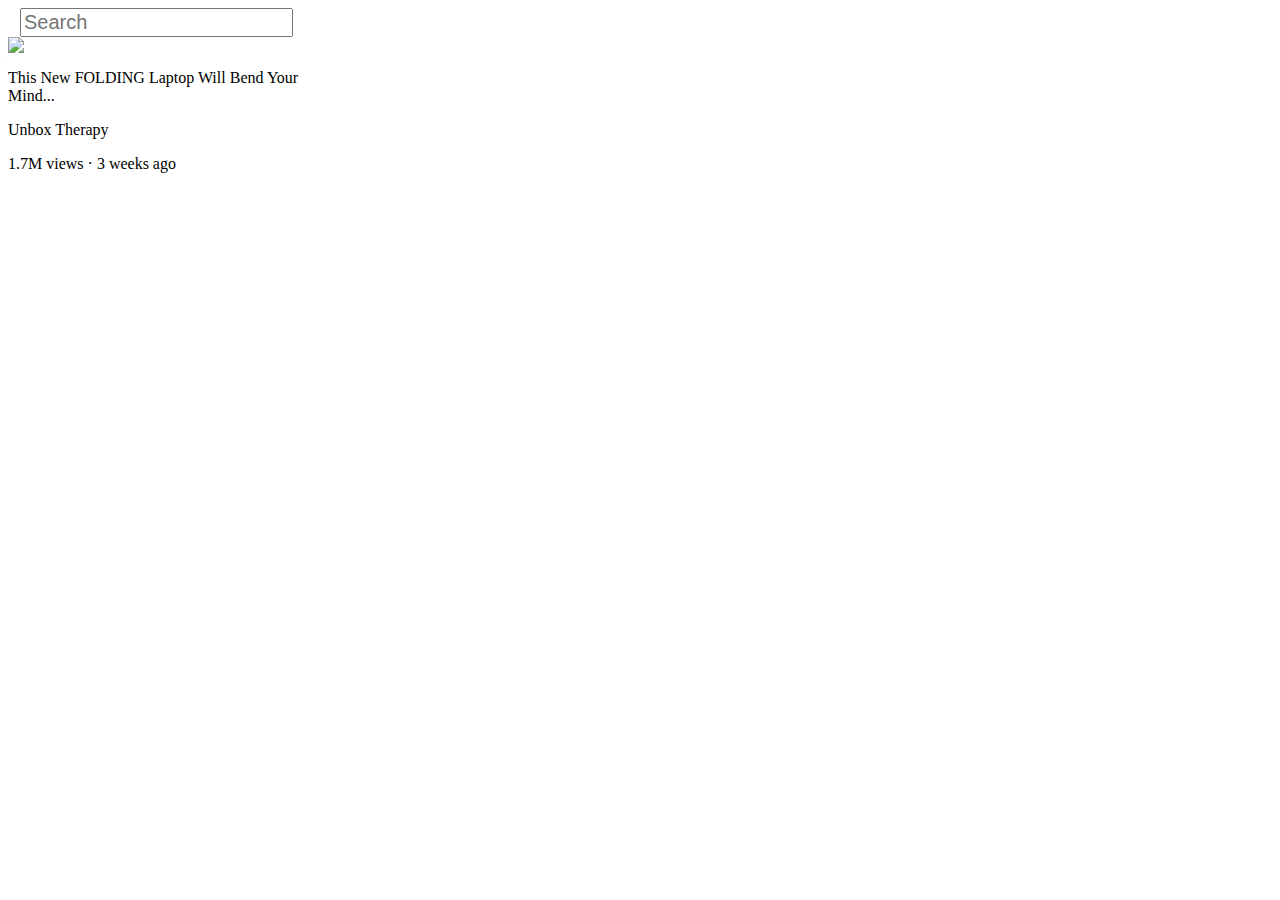
==== YouTube.html @ 9b2bde73 "Basic Template setup using Display" ====
<!DOCTYPE html>
<html>
    <Title>YouTube Clone</Title>
    <style>
        .thumbnail{
            width: 360px;
            display: block;
        }
        .searchbar{
            font-size: 20px;
            margin-left: 12px;
        }
        .video-title{
            width: 300px;
        }

    </style>
    <head>

    </head>
    <body>
        <input class="searchbar" type="text" placeholder="Search">
       <img class="thumbnail" src="resources/thumbnail-1.webp">
       <p class="video-title">This New FOLDING Laptop Will Bend Your Mind...</p>
       <p class="video-author">Unbox Therapy</p>
       <p class="video-stats">1.7M views &#183 3 weeks ago</p>

    </body>
</html>
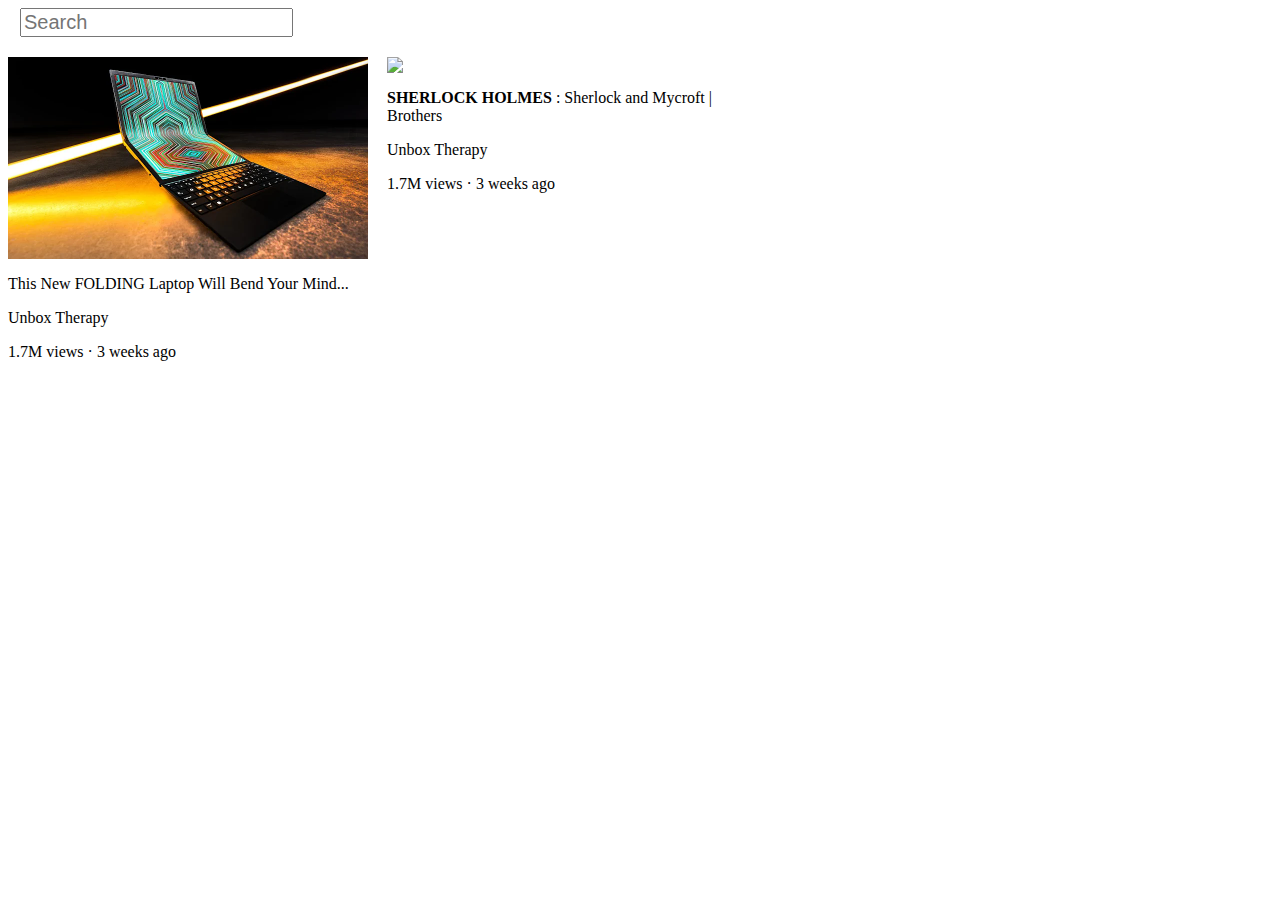
==== commit 5638cf72: "Used DIV for making video data containers" ====
--- a/YouTube.html
+++ b/YouTube.html
@@ -9,9 +9,19 @@
         .searchbar{
             font-size: 20px;
             margin-left: 12px;
+            margin-bottom: 20px;
+            display:block;
         }
-        .video-title{
-            width: 300px;
+        .video1{
+            width: 360px;
+            display: inline-block;
+            vertical-align: top;
+            margin-right: 15px;
+        }
+        .video2{
+            width: 360px;
+            display: inline-block;
+            vertical-align: top;
         }
 
     </style>
@@ -20,10 +30,18 @@
     </head>
     <body>
         <input class="searchbar" type="text" placeholder="Search">
-       <img class="thumbnail" src="resources/thumbnail-1.webp">
-       <p class="video-title">This New FOLDING Laptop Will Bend Your Mind...</p>
-       <p class="video-author">Unbox Therapy</p>
-       <p class="video-stats">1.7M views &#183 3 weeks ago</p>
+        <div class="video1">
+            <img class="thumbnail" src="resources/thumbnail-1.webp">
+            <p class="video-title">This New FOLDING Laptop Will Bend Your Mind...</p>
+            <p class="video-author">Unbox Therapy</p>
+            <p class="video-stats">1.7M views &#183 3 weeks ago</p>
+       </div>
+       <div class="video2">
+        <img class="thumbnail" src="resources/thumbnail-2.webp">
+        <p class="video-title"><strong>SHERLOCK HOLMES</strong> : Sherlock and Mycroft | Brothers</p>
+        <p class="video-author">Unbox Therapy</p>
+        <p class="video-stats">1.7M views &#183 3 weeks ago</p>
+   </div>
 
     </body>
 </html>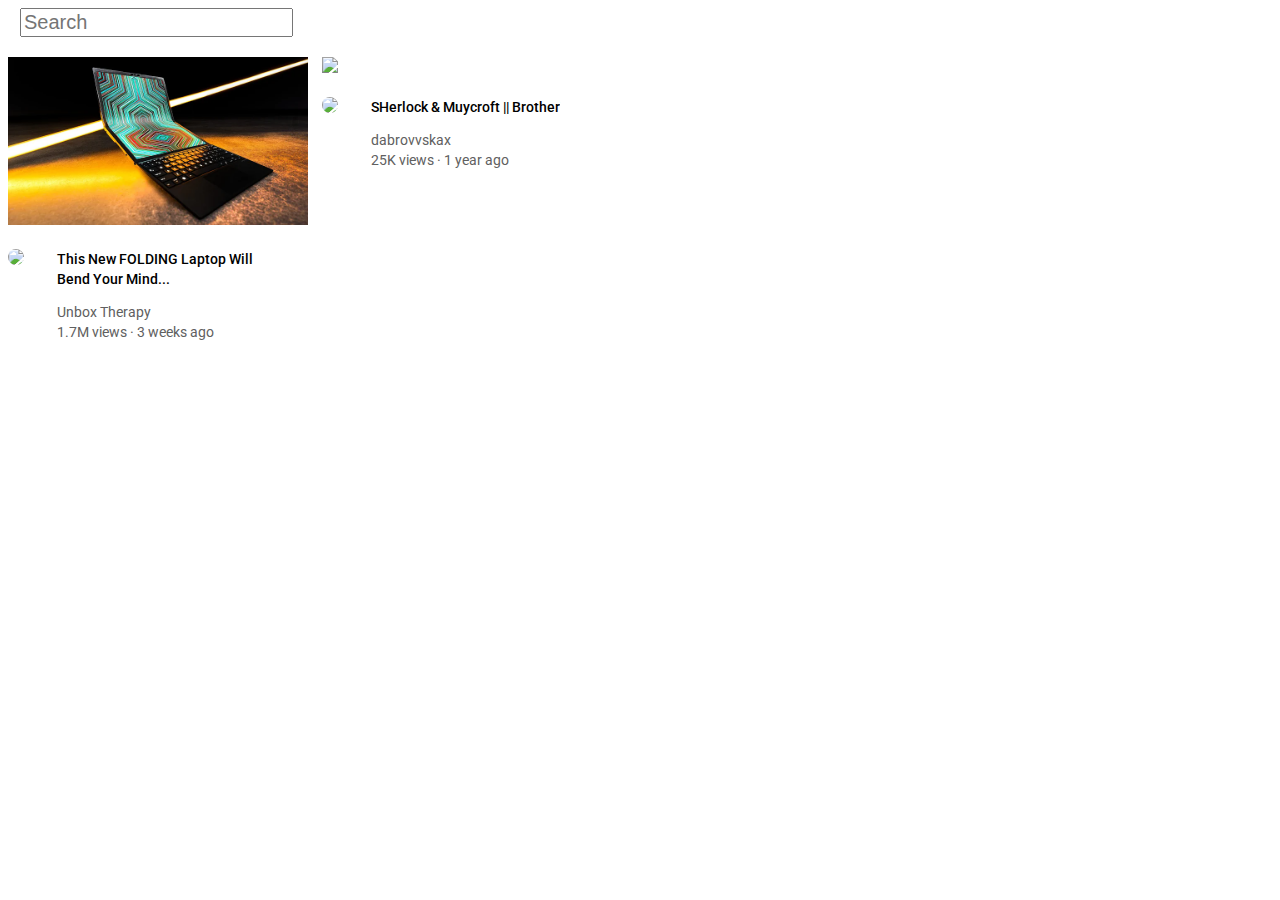
==== commit a216757b: "Nested DIV for Vertical and Horizontal containers" ====
--- a/YouTube.html
+++ b/YouTube.html
@@ -2,9 +2,10 @@
 <html>
     <Title>YouTube Clone</Title>
     <style>
-        .thumbnail{
-            width: 360px;
-            display: block;
+        p{
+            font-family: Roboto, Arial;
+            margin-top: 0;
+            margin-bottom: 0;
         }
         .searchbar{
             font-size: 20px;
@@ -12,36 +13,92 @@
             margin-bottom: 20px;
             display:block;
         }
-        .video1{
-            width: 360px;
+        .video-preview{
+            width: 300px;
             display: inline-block;
             vertical-align: top;
-            margin-right: 15px;
+            margin-right: 10px;
         }
-        .video2{
-            width: 360px;
+        .video-info{
             display: inline-block;
+            width: 200px;
+            margin-right: 0;
+        }
+        .channel-picture{
+            display: inline-block;
+            width: 40px;
             vertical-align: top;
+            margin-right: 5px
+        }
+        .profile-picture{
+            width: 100%;
+            border-radius: 50px
+        }
+        .thumbnail-row {
+            margin-bottom: 20px;
+            width: 300px
+        }
+        .thumbnail-image{
+            width: 300px;
+        }
+        .video-title{
+            margin-top: 0;
+            font-size: 14px;
+            font-weight: 500;
+            line-height: 20px;
+            margin-bottom: 15px;
+        }
+        .video-author,
+        .video-stats{
+            font-size: 14px;
+            color: rgb(96,96,96);
+        }
+        .video-author{
+            margin-bottom: 4px;
         }
 
     </style>
     <head>
-
+        <link rel="preconnect" href="https://fonts.googleapis.com">
+        <link rel="preconnect" href="https://fonts.gstatic.com" crossorigin>
+        <link href="https://fonts.googleapis.com/css2?family=Roboto:wght@400;500;700&display=swap" rel="stylesheet">
     </head>
     <body>
         <input class="searchbar" type="text" placeholder="Search">
-        <div class="video1">
-            <img class="thumbnail" src="resources/thumbnail-1.webp">
-            <p class="video-title">This New FOLDING Laptop Will Bend Your Mind...</p>
-            <p class="video-author">Unbox Therapy</p>
-            <p class="video-stats">1.7M views &#183 3 weeks ago</p>
-       </div>
-       <div class="video2">
-        <img class="thumbnail" src="resources/thumbnail-2.webp">
-        <p class="video-title"><strong>SHERLOCK HOLMES</strong> : Sherlock and Mycroft | Brothers</p>
-        <p class="video-author">Unbox Therapy</p>
-        <p class="video-stats">1.7M views &#183 3 weeks ago</p>
-   </div>
+        <div class="video-preview">
+            <div class="thumbnail-row">
+                <img class="thumbnail-image" src="resources/thumbnail-1.webp">
+            </div>
+            <div>
+                <div class="channel-picture">
+                    <img class="profile-picture" src="resources/profile-1.jpg">
+                </div>
+                <div class="video-info">
+                    <p class="video-title">This New FOLDING Laptop Will Bend Your Mind...</p>
+                    <p class="video-author">Unbox Therapy</p>
+                    <p class="video-stats">1.7M views &#183 3 weeks ago</p>
+                </div>
+            </div>
+        </div>
+        <div class="video-preview">
+            <div class="thumbnail-row">
+                <img class="thumbnail-image" src="resources/thumbnail-2.webp">
+            </div>
+            <div>
+                <div class="channel-picture">
+                    <img class="profile-picture" src="resources/profile-2.jpg">
+                </div>
+                <div class="video-info">
+                    <p class="video-title">SHerlock & Muycroft || Brother</p>
+                    <p class="video-author">dabrovvskax</p>
+                    <p class="video-stats">25K views &#183 1 year ago</p>
+                </div>
+            </div>
+        </div>
+
+
+
+
 
     </body>
 </html>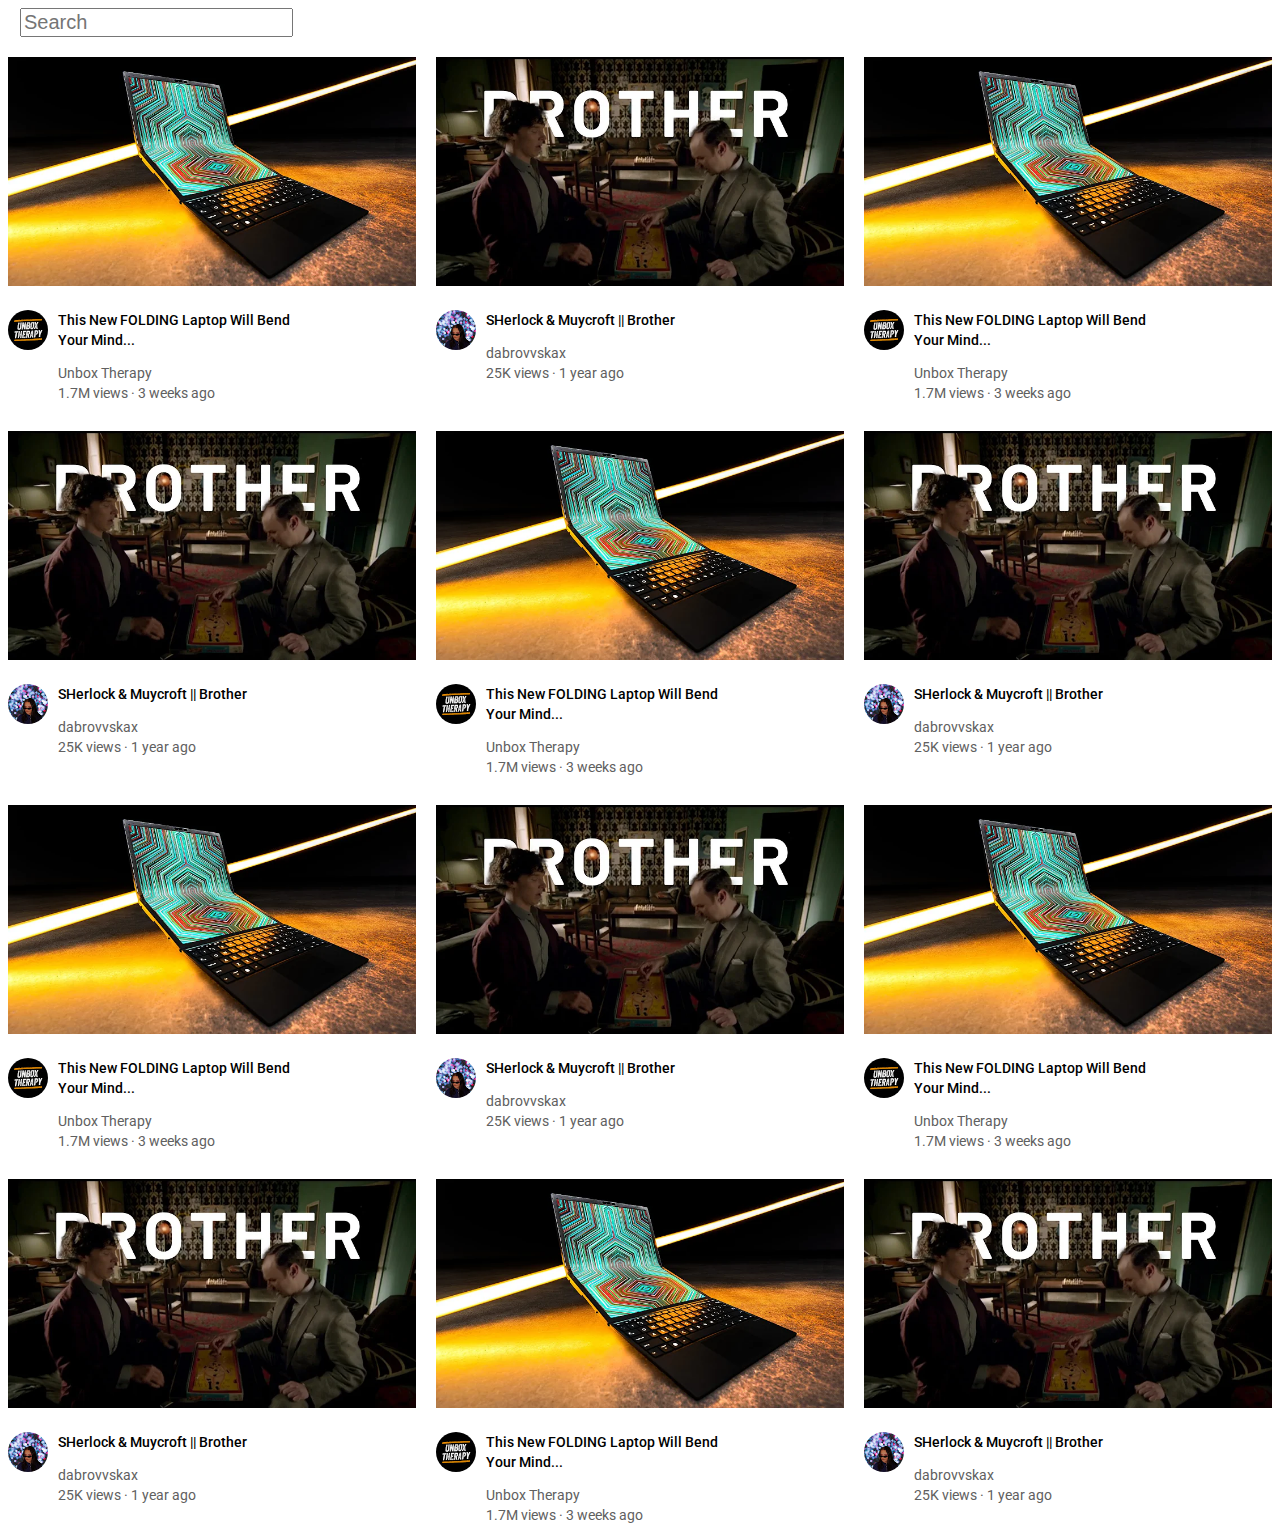
==== commit b6617ba3: "Used GRID for videos preview" ====
--- a/YouTube.html
+++ b/YouTube.html
@@ -14,32 +14,26 @@
             display:block;
         }
         .video-preview{
-            width: 300px;
-            display: inline-block;
-            vertical-align: top;
-            margin-right: 10px;
+
         }
         .video-info{
             display: inline-block;
-            width: 200px;
+            width: 250px;
             margin-right: 0;
         }
         .channel-picture{
-            display: inline-block;
+            width: 50px;
+            vertical-align: top;
+        }
+        .profile-picture{
             width: 40px;
-            vertical-align: top;
-            margin-right: 5px
-        }
-        .profile-picture{
-            width: 100%;
             border-radius: 50px
         }
         .thumbnail-row {
             margin-bottom: 20px;
-            width: 300px
         }
         .thumbnail-image{
-            width: 300px;
+            width: 100%;
         }
         .video-title{
             margin-top: 0;
@@ -55,6 +49,16 @@
         }
         .video-author{
             margin-bottom: 4px;
+        }
+        .video-info-grid{
+            display: grid;
+            grid-template-columns: 50px 1fr;
+        }
+        .video-grid{
+            display: grid;
+            grid-template-columns: 1fr 1fr 1fr;
+            column-gap: 20px;
+            row-gap: 30px;
         }
 
     </style>
@@ -65,35 +69,189 @@
     </head>
     <body>
         <input class="searchbar" type="text" placeholder="Search">
-        <div class="video-preview">
-            <div class="thumbnail-row">
-                <img class="thumbnail-image" src="resources/thumbnail-1.webp">
-            </div>
-            <div>
-                <div class="channel-picture">
-                    <img class="profile-picture" src="resources/profile-1.jpg">
-                </div>
-                <div class="video-info">
-                    <p class="video-title">This New FOLDING Laptop Will Bend Your Mind...</p>
-                    <p class="video-author">Unbox Therapy</p>
-                    <p class="video-stats">1.7M views &#183 3 weeks ago</p>
-                </div>
-            </div>
-        </div>
-        <div class="video-preview">
-            <div class="thumbnail-row">
-                <img class="thumbnail-image" src="resources/thumbnail-2.webp">
-            </div>
-            <div>
-                <div class="channel-picture">
-                    <img class="profile-picture" src="resources/profile-2.jpg">
-                </div>
-                <div class="video-info">
-                    <p class="video-title">SHerlock & Muycroft || Brother</p>
-                    <p class="video-author">dabrovvskax</p>
-                    <p class="video-stats">25K views &#183 1 year ago</p>
-                </div>
-            </div>
+        <div class="video-grid">
+            <div class="video-preview">
+                <div class="thumbnail-row">
+                    <img class="thumbnail-image" src="resources/thumbnail-1.webp">
+                </div>
+                <div class="video-info-grid">
+                    <div class="channel-picture">
+                        <img class="profile-picture" src="resources/profile-1.jpg">
+                    </div>
+                    <div class="video-info">
+                        <p class="video-title">This New FOLDING Laptop Will Bend Your Mind...</p>
+                        <p class="video-author">Unbox Therapy</p>
+                        <p class="video-stats">1.7M views &#183 3 weeks ago</p>
+                    </div>
+                </div>
+            </div>
+            <div class="video-preview">
+                <div class="thumbnail-row">
+                    <img class="thumbnail-image" src="resources/thumbnail-2.webp">
+                </div>
+                <div class="video-info-grid">
+                    <div class="channel-picture">
+                        <img class="profile-picture" src="resources/profile-2.jpg">
+                    </div>
+                    <div class="video-info">
+                        <p class="video-title">SHerlock & Muycroft || Brother</p>
+                        <p class="video-author">dabrovvskax</p>
+                        <p class="video-stats">25K views &#183 1 year ago</p>
+                    </div>
+                </div>
+            </div>
+            <div class="video-preview">
+                <div class="thumbnail-row">
+                    <img class="thumbnail-image" src="resources/thumbnail-1.webp">
+                </div>
+                <div class="video-info-grid">
+                    <div class="channel-picture">
+                        <img class="profile-picture" src="resources/profile-1.jpg">
+                    </div>
+                    <div class="video-info">
+                        <p class="video-title">This New FOLDING Laptop Will Bend Your Mind...</p>
+                        <p class="video-author">Unbox Therapy</p>
+                        <p class="video-stats">1.7M views &#183 3 weeks ago</p>
+                    </div>
+                </div>
+            </div>
+            <div class="video-preview">
+                <div class="thumbnail-row">
+                    <img class="thumbnail-image" src="resources/thumbnail-2.webp">
+                </div>
+                <div class="video-info-grid">
+                    <div class="channel-picture">
+                        <img class="profile-picture" src="resources/profile-2.jpg">
+                    </div>
+                    <div class="video-info">
+                        <p class="video-title">SHerlock & Muycroft || Brother</p>
+                        <p class="video-author">dabrovvskax</p>
+                        <p class="video-stats">25K views &#183 1 year ago</p>
+                    </div>
+                </div>
+            </div>
+            <div class="video-preview">
+                <div class="thumbnail-row">
+                    <img class="thumbnail-image" src="resources/thumbnail-1.webp">
+                </div>
+                <div class="video-info-grid">
+                    <div class="channel-picture">
+                        <img class="profile-picture" src="resources/profile-1.jpg">
+                    </div>
+                    <div class="video-info">
+                        <p class="video-title">This New FOLDING Laptop Will Bend Your Mind...</p>
+                        <p class="video-author">Unbox Therapy</p>
+                        <p class="video-stats">1.7M views &#183 3 weeks ago</p>
+                    </div>
+                </div>
+            </div>
+            <div class="video-preview">
+                <div class="thumbnail-row">
+                    <img class="thumbnail-image" src="resources/thumbnail-2.webp">
+                </div>
+                <div class="video-info-grid">
+                    <div class="channel-picture">
+                        <img class="profile-picture" src="resources/profile-2.jpg">
+                    </div>
+                    <div class="video-info">
+                        <p class="video-title">SHerlock & Muycroft || Brother</p>
+                        <p class="video-author">dabrovvskax</p>
+                        <p class="video-stats">25K views &#183 1 year ago</p>
+                    </div>
+                </div>
+            </div>
+            <div class="video-preview">
+                <div class="thumbnail-row">
+                    <img class="thumbnail-image" src="resources/thumbnail-1.webp">
+                </div>
+                <div class="video-info-grid">
+                    <div class="channel-picture">
+                        <img class="profile-picture" src="resources/profile-1.jpg">
+                    </div>
+                    <div class="video-info">
+                        <p class="video-title">This New FOLDING Laptop Will Bend Your Mind...</p>
+                        <p class="video-author">Unbox Therapy</p>
+                        <p class="video-stats">1.7M views &#183 3 weeks ago</p>
+                    </div>
+                </div>
+            </div>
+            <div class="video-preview">
+                <div class="thumbnail-row">
+                    <img class="thumbnail-image" src="resources/thumbnail-2.webp">
+                </div>
+                <div class="video-info-grid">
+                    <div class="channel-picture">
+                        <img class="profile-picture" src="resources/profile-2.jpg">
+                    </div>
+                    <div class="video-info">
+                        <p class="video-title">SHerlock & Muycroft || Brother</p>
+                        <p class="video-author">dabrovvskax</p>
+                        <p class="video-stats">25K views &#183 1 year ago</p>
+                    </div>
+                </div>
+            </div>
+            <div class="video-preview">
+                <div class="thumbnail-row">
+                    <img class="thumbnail-image" src="resources/thumbnail-1.webp">
+                </div>
+                <div class="video-info-grid">
+                    <div class="channel-picture">
+                        <img class="profile-picture" src="resources/profile-1.jpg">
+                    </div>
+                    <div class="video-info">
+                        <p class="video-title">This New FOLDING Laptop Will Bend Your Mind...</p>
+                        <p class="video-author">Unbox Therapy</p>
+                        <p class="video-stats">1.7M views &#183 3 weeks ago</p>
+                    </div>
+                </div>
+            </div>
+            <div class="video-preview">
+                <div class="thumbnail-row">
+                    <img class="thumbnail-image" src="resources/thumbnail-2.webp">
+                </div>
+                <div class="video-info-grid">
+                    <div class="channel-picture">
+                        <img class="profile-picture" src="resources/profile-2.jpg">
+                    </div>
+                    <div class="video-info">
+                        <p class="video-title">SHerlock & Muycroft || Brother</p>
+                        <p class="video-author">dabrovvskax</p>
+                        <p class="video-stats">25K views &#183 1 year ago</p>
+                    </div>
+                </div>
+            </div>
+            <div class="video-preview">
+                <div class="thumbnail-row">
+                    <img class="thumbnail-image" src="resources/thumbnail-1.webp">
+                </div>
+                <div class="video-info-grid">
+                    <div class="channel-picture">
+                        <img class="profile-picture" src="resources/profile-1.jpg">
+                    </div>
+                    <div class="video-info">
+                        <p class="video-title">This New FOLDING Laptop Will Bend Your Mind...</p>
+                        <p class="video-author">Unbox Therapy</p>
+                        <p class="video-stats">1.7M views &#183 3 weeks ago</p>
+                    </div>
+                </div>
+            </div>
+            <div class="video-preview">
+                <div class="thumbnail-row">
+                    <img class="thumbnail-image" src="resources/thumbnail-2.webp">
+                </div>
+                <div class="video-info-grid">
+                    <div class="channel-picture">
+                        <img class="profile-picture" src="resources/profile-2.jpg">
+                    </div>
+                    <div class="video-info">
+                        <p class="video-title">SHerlock & Muycroft || Brother</p>
+                        <p class="video-author">dabrovvskax</p>
+                        <p class="video-stats">25K views &#183 1 year ago</p>
+                    </div>
+                </div>
+            </div>
+
+            
         </div>
 
 
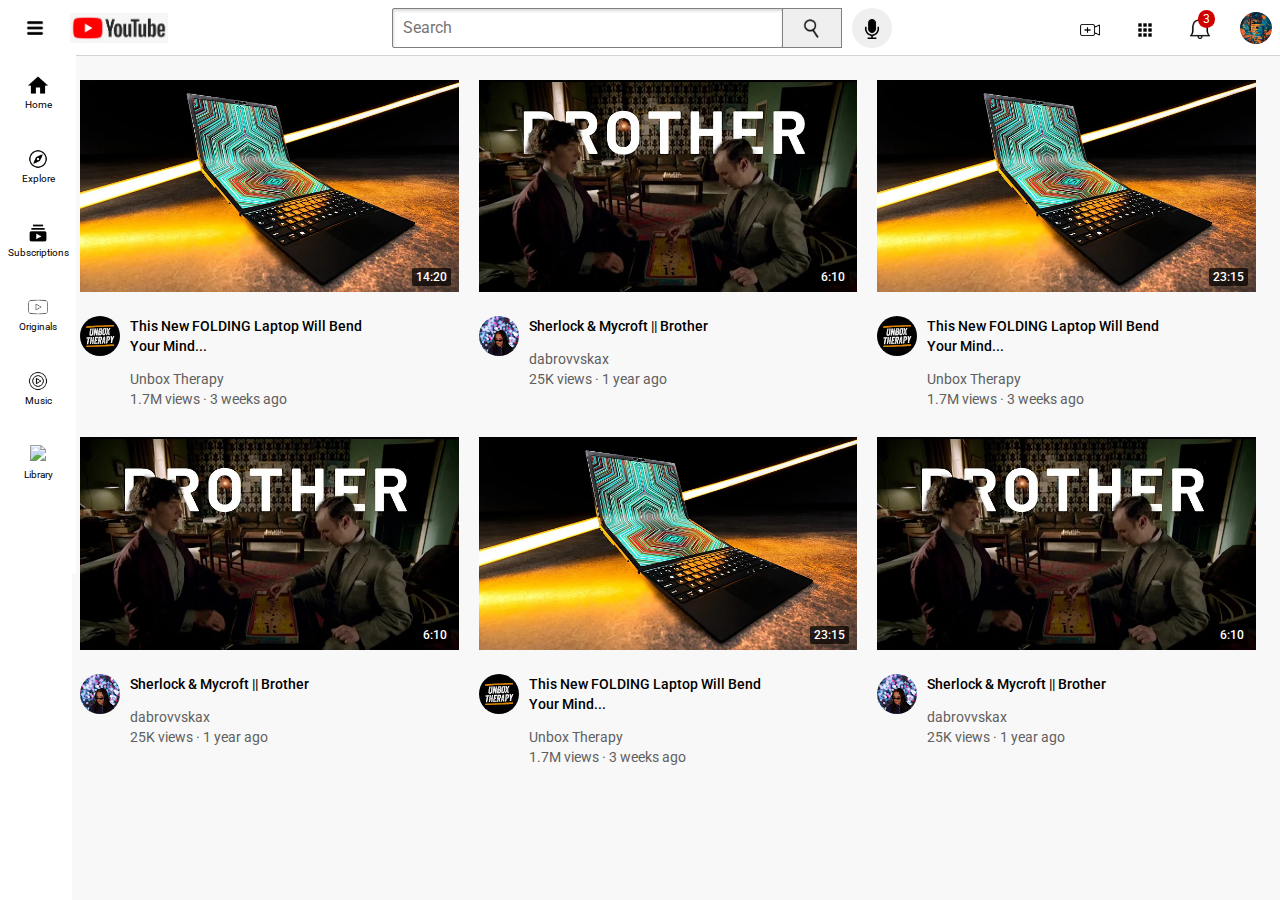
==== commit 9a790ba2: "Final" ====
--- a/YouTube.html
+++ b/YouTube.html
@@ -2,77 +2,98 @@
 <html>
     <Title>YouTube Clone</Title>
     <style>
-        p{
-            font-family: Roboto, Arial;
-            margin-top: 0;
-            margin-bottom: 0;
-        }
-        .searchbar{
-            font-size: 20px;
-            margin-left: 12px;
-            margin-bottom: 20px;
-            display:block;
-        }
-        .video-preview{
-
-        }
-        .video-info{
-            display: inline-block;
-            width: 250px;
-            margin-right: 0;
-        }
-        .channel-picture{
-            width: 50px;
-            vertical-align: top;
-        }
-        .profile-picture{
-            width: 40px;
-            border-radius: 50px
-        }
-        .thumbnail-row {
-            margin-bottom: 20px;
-        }
-        .thumbnail-image{
-            width: 100%;
-        }
-        .video-title{
-            margin-top: 0;
-            font-size: 14px;
-            font-weight: 500;
-            line-height: 20px;
-            margin-bottom: 15px;
-        }
-        .video-author,
-        .video-stats{
-            font-size: 14px;
-            color: rgb(96,96,96);
-        }
-        .video-author{
-            margin-bottom: 4px;
-        }
-        .video-info-grid{
-            display: grid;
-            grid-template-columns: 50px 1fr;
-        }
-        .video-grid{
-            display: grid;
-            grid-template-columns: 1fr 1fr 1fr;
-            column-gap: 20px;
-            row-gap: 30px;
-        }
 
     </style>
     <head>
+        <link rel="stylesheet" href="styles/general.css">
+        <link rel="stylesheet" href="styles/header.css">
+        <link rel="stylesheet" href="styles/video.css">
+        <link rel="stylesheet" href="styles/sidebar.css">
         <link rel="preconnect" href="https://fonts.googleapis.com">
         <link rel="preconnect" href="https://fonts.gstatic.com" crossorigin>
         <link href="https://fonts.googleapis.com/css2?family=Roboto:wght@400;500;700&display=swap" rel="stylesheet">
     </head>
-    <body>
-        <input class="searchbar" type="text" placeholder="Search">
+    <body style="margin-top: 80px; padding-left: 80px;">
+
+        <div class="header">
+            <div class="left-section">
+                <img class="hamburger" src="icons/hamburger.png">
+                <img class="youtube-logo" src="icons/youtube.png">
+            </div>
+            <div class="middle-section">
+                <input class="search-bar" type="text" placeholder="Search">
+                <button class="search-button">
+                    <img class="search-button-img" src="icons/search.png">
+                    <div class="tooltip">Search</div>
+                </button>
+                <button class="voice-search-button">
+                    <img class="voice-search-button-img" src="icons/mic.png">
+                </button>
+            </div>
+            <div class="right-section">
+                <img class="upload-icon" src="icons/upload.png">
+                <img class="apps-icon" src="icons/apps.png">
+                <div style=align-items:center" class="notif-icon-container">                    
+                    <img class="notif-icon" src="icons/notif.png">
+                    <div class="notif-count">3</div>
+                </div>
+                <img class="profile-icon" src="icons/profile.jfif">
+
+
+            </div>                        
+        </div>
+
+        <div style="
+        background-color: white;
+        position: fixed;
+        left: 0;
+        bottom: 0;
+        top: 55px;
+        width: 72px;
+        z-index: 101;
+
+        ">
+        <div class="sidebar-link">
+            <img src="icons/home.png">
+            <div>Home</div>
+        </div>
+        <div class="sidebar-link">
+            <img src="icons/explore.png">
+            <div>Explore</div>
+
+        </div>
+        <div class="sidebar-link">
+            <img src="icons/subscriptions.png">
+            <div>Subscriptions</div>
+
+        </div>
+
+        <div class="sidebar-link">
+            <img src="icons/originals.png">
+            <div>Originals</div>
+
+        </div>
+        <div class="sidebar-link">
+            <img src="icons/music.png">
+            <div>Music</div>
+
+        </div>
+        <div class="sidebar-link">
+            <img src="icons/library.png">
+            <div>Library</div>
+
+        </div>
+        <div class="sidebar-link"></div>
+
+
+        </div>
+
         <div class="video-grid">
             <div class="video-preview">
                 <div class="thumbnail-row">
                     <img class="thumbnail-image" src="resources/thumbnail-1.webp">
+                    <div class="video-time">14:20</div>
+
                 </div>
                 <div class="video-info-grid">
                     <div class="channel-picture">
@@ -88,13 +109,15 @@
             <div class="video-preview">
                 <div class="thumbnail-row">
                     <img class="thumbnail-image" src="resources/thumbnail-2.webp">
+                    <div class="video-time">6:10</div>
+
                 </div>
                 <div class="video-info-grid">
                     <div class="channel-picture">
                         <img class="profile-picture" src="resources/profile-2.jpg">
                     </div>
                     <div class="video-info">
-                        <p class="video-title">SHerlock & Muycroft || Brother</p>
+                        <p class="video-title">Sherlock & Mycroft || Brother</p>
                         <p class="video-author">dabrovvskax</p>
                         <p class="video-stats">25K views &#183 1 year ago</p>
                     </div>
@@ -103,6 +126,41 @@
             <div class="video-preview">
                 <div class="thumbnail-row">
                     <img class="thumbnail-image" src="resources/thumbnail-1.webp">
+                    <div class="video-time">23:15</div>
+                </div>
+                <div class="video-info-grid">
+                    <div class="channel-picture">
+                        <img class="profile-picture" src="resources/profile-1.jpg">
+                    </div>
+                    <div class="video-info">
+                        <p class="video-title">This New FOLDING Laptop Will Bend Your Mind...</p>
+                        <p class="video-author">Unbox Therapy</p>
+                        <p class="video-stats">1.7M views &#183 3 weeks ago</p>
+                    </div>
+                </div>
+            </div>
+
+            <div class="video-preview">
+                <div class="thumbnail-row">
+                    <img class="thumbnail-image" src="resources/thumbnail-2.webp">
+                    <div class="video-time">6:10</div>
+
+                </div>
+                <div class="video-info-grid">
+                    <div class="channel-picture">
+                        <img class="profile-picture" src="resources/profile-2.jpg">
+                    </div>
+                    <div class="video-info">
+                        <p class="video-title">Sherlock & Mycroft || Brother</p>
+                        <p class="video-author">dabrovvskax</p>
+                        <p class="video-stats">25K views &#183 1 year ago</p>
+                    </div>
+                </div>
+            </div>
+            <div class="video-preview">
+                <div class="thumbnail-row">
+                    <img class="thumbnail-image" src="resources/thumbnail-1.webp">
+                    <div class="video-time">23:15</div>
                 </div>
                 <div class="video-info-grid">
                     <div class="channel-picture">
@@ -118,141 +176,20 @@
             <div class="video-preview">
                 <div class="thumbnail-row">
                     <img class="thumbnail-image" src="resources/thumbnail-2.webp">
+                    <div class="video-time">6:10</div>
+
                 </div>
                 <div class="video-info-grid">
                     <div class="channel-picture">
                         <img class="profile-picture" src="resources/profile-2.jpg">
                     </div>
                     <div class="video-info">
-                        <p class="video-title">SHerlock & Muycroft || Brother</p>
+                        <p class="video-title">Sherlock & Mycroft || Brother</p>
                         <p class="video-author">dabrovvskax</p>
                         <p class="video-stats">25K views &#183 1 year ago</p>
                     </div>
                 </div>
             </div>
-            <div class="video-preview">
-                <div class="thumbnail-row">
-                    <img class="thumbnail-image" src="resources/thumbnail-1.webp">
-                </div>
-                <div class="video-info-grid">
-                    <div class="channel-picture">
-                        <img class="profile-picture" src="resources/profile-1.jpg">
-                    </div>
-                    <div class="video-info">
-                        <p class="video-title">This New FOLDING Laptop Will Bend Your Mind...</p>
-                        <p class="video-author">Unbox Therapy</p>
-                        <p class="video-stats">1.7M views &#183 3 weeks ago</p>
-                    </div>
-                </div>
-            </div>
-            <div class="video-preview">
-                <div class="thumbnail-row">
-                    <img class="thumbnail-image" src="resources/thumbnail-2.webp">
-                </div>
-                <div class="video-info-grid">
-                    <div class="channel-picture">
-                        <img class="profile-picture" src="resources/profile-2.jpg">
-                    </div>
-                    <div class="video-info">
-                        <p class="video-title">SHerlock & Muycroft || Brother</p>
-                        <p class="video-author">dabrovvskax</p>
-                        <p class="video-stats">25K views &#183 1 year ago</p>
-                    </div>
-                </div>
-            </div>
-            <div class="video-preview">
-                <div class="thumbnail-row">
-                    <img class="thumbnail-image" src="resources/thumbnail-1.webp">
-                </div>
-                <div class="video-info-grid">
-                    <div class="channel-picture">
-                        <img class="profile-picture" src="resources/profile-1.jpg">
-                    </div>
-                    <div class="video-info">
-                        <p class="video-title">This New FOLDING Laptop Will Bend Your Mind...</p>
-                        <p class="video-author">Unbox Therapy</p>
-                        <p class="video-stats">1.7M views &#183 3 weeks ago</p>
-                    </div>
-                </div>
-            </div>
-            <div class="video-preview">
-                <div class="thumbnail-row">
-                    <img class="thumbnail-image" src="resources/thumbnail-2.webp">
-                </div>
-                <div class="video-info-grid">
-                    <div class="channel-picture">
-                        <img class="profile-picture" src="resources/profile-2.jpg">
-                    </div>
-                    <div class="video-info">
-                        <p class="video-title">SHerlock & Muycroft || Brother</p>
-                        <p class="video-author">dabrovvskax</p>
-                        <p class="video-stats">25K views &#183 1 year ago</p>
-                    </div>
-                </div>
-            </div>
-            <div class="video-preview">
-                <div class="thumbnail-row">
-                    <img class="thumbnail-image" src="resources/thumbnail-1.webp">
-                </div>
-                <div class="video-info-grid">
-                    <div class="channel-picture">
-                        <img class="profile-picture" src="resources/profile-1.jpg">
-                    </div>
-                    <div class="video-info">
-                        <p class="video-title">This New FOLDING Laptop Will Bend Your Mind...</p>
-                        <p class="video-author">Unbox Therapy</p>
-                        <p class="video-stats">1.7M views &#183 3 weeks ago</p>
-                    </div>
-                </div>
-            </div>
-            <div class="video-preview">
-                <div class="thumbnail-row">
-                    <img class="thumbnail-image" src="resources/thumbnail-2.webp">
-                </div>
-                <div class="video-info-grid">
-                    <div class="channel-picture">
-                        <img class="profile-picture" src="resources/profile-2.jpg">
-                    </div>
-                    <div class="video-info">
-                        <p class="video-title">SHerlock & Muycroft || Brother</p>
-                        <p class="video-author">dabrovvskax</p>
-                        <p class="video-stats">25K views &#183 1 year ago</p>
-                    </div>
-                </div>
-            </div>
-            <div class="video-preview">
-                <div class="thumbnail-row">
-                    <img class="thumbnail-image" src="resources/thumbnail-1.webp">
-                </div>
-                <div class="video-info-grid">
-                    <div class="channel-picture">
-                        <img class="profile-picture" src="resources/profile-1.jpg">
-                    </div>
-                    <div class="video-info">
-                        <p class="video-title">This New FOLDING Laptop Will Bend Your Mind...</p>
-                        <p class="video-author">Unbox Therapy</p>
-                        <p class="video-stats">1.7M views &#183 3 weeks ago</p>
-                    </div>
-                </div>
-            </div>
-            <div class="video-preview">
-                <div class="thumbnail-row">
-                    <img class="thumbnail-image" src="resources/thumbnail-2.webp">
-                </div>
-                <div class="video-info-grid">
-                    <div class="channel-picture">
-                        <img class="profile-picture" src="resources/profile-2.jpg">
-                    </div>
-                    <div class="video-info">
-                        <p class="video-title">SHerlock & Muycroft || Brother</p>
-                        <p class="video-author">dabrovvskax</p>
-                        <p class="video-stats">25K views &#183 1 year ago</p>
-                    </div>
-                </div>
-            </div>
-
-            
-        </div>
 
 
 
--- a/styles/general.css
+++ b/styles/general.css
@@ -0,0 +1,12 @@
+p{
+    font-family: Roboto, Arial;
+    margin-top: 0;
+    margin-bottom: 0;
+}
+
+body {
+    background-color: rgb(248, 248, 248);
+    margin: 0;
+    padding-left: 100px;
+    padding-right: 24px;
+}--- a/styles/header.css
+++ b/styles/header.css
@@ -0,0 +1,155 @@
+.header{
+    height: 55px;
+    display: flex;
+    flex-direction: row;
+    justify-content: space-between;
+    background-color: white;
+    position: fixed;
+    left: 0;
+    right: 0;
+    top: 0;
+    border-bottom-width: 1px;
+    border-bottom-style: solid;
+    border-color: lightgray;
+    z-index: 100;
+
+}
+
+.left-section{
+    align-items: center;
+    display:flex;
+}
+
+.middle-section{
+    flex: 1;
+    margin-left: 70px;
+    margin-right: 35px;
+    max-width: 500px;
+    display: flex;
+    align-items: center;
+}
+
+.right-section{
+    width: 200px;
+    display: flex;
+    align-items: center;
+    margin-right: 0;
+    padding-right: 0;
+    flex-shrink: 0;
+}
+
+.hamburger{
+    height: 30px;
+    margin-right: 20px;
+    margin-left: 20px;
+}
+ .youtube-logo{
+    height: 30px;
+ }
+
+
+.search-bar{
+    flex: 1;
+    font-size: 16px;
+    padding-left: 10px;
+    height: 36px;
+    border-width: 1px;
+    border-style: solid;
+    border-color: gray;
+    border-radius: 2px;
+    box-shadow: inset 1px 2px 3px rgba(0,0,0, 0.15);
+    width: 0;
+}
+
+.search-bar::placeholder{
+    font-family: Roboto, Arial;
+    font-size: 16px;
+
+
+
+}
+.search-button{
+    height: 40px;
+    width: 60px;
+    margin-left: 10px;
+    border-width: 1px;
+    border-style: solid;
+    border-color: gray;
+    margin-left: -1px;;
+    margin-right: 10px;
+    position: relative;
+    cursor: pointer;
+
+
+}
+.search-button .tooltip{
+    position: absolute;
+    background-color: gray;
+    color: white;
+    padding-top: 4px;
+    padding-bottom: 4px;
+    padding-left: 4px;
+    padding-right: 4px;
+    border-radius: 4px;
+    font-size: 12px;
+    bottom: -50;
+    opacity: 0;
+    pointer-events: none;
+
+}
+
+.search-button:hover .tooltip{
+    opacity: 100;
+}
+.search-button-img{
+    width: 25px;
+    height: 25px;
+    margin-top: 4px;
+    
+}
+.upload-icon{
+    width: 25px;
+    margin-top: 4px;
+}
+
+.voice-search-button{
+    height: 40px;
+    width: 40px;
+    border-width: 1px;
+    border-color: white;
+    border: none;
+    border-radius: 20px;
+    margin-right: 0px;
+}
+
+.voice-search-button-img{
+    width: 20px;
+    margin-top: 5px;
+}
+
+.apps-icon{
+    width: 20px;
+    margin-top: 5px;
+    padding-left:35px;
+}
+.notif-icon{
+    width: 20px;
+    margin-top: 5px;
+    padding-left:35px;
+}
+.upload-icon{
+    width: 20px;
+    margin-top: 5px;
+    margin-left:0px;
+
+}
+
+.profile-icon{
+    width: 32px;
+    border-radius: 16px;
+    margin-left:30px;
+    margin-right: 10px;
+
+}
+
+
--- a/styles/video.css
+++ b/styles/video.css
@@ -0,0 +1,100 @@
+
+
+.video-info{
+    display: inline-block;
+    width: 250px;
+    margin-right: 0;
+}
+.channel-picture{
+    width: 50px;
+    vertical-align: top;
+}
+.profile-picture{
+    width: 40px;
+    border-radius: 50px
+}
+.thumbnail-row {
+    margin-bottom: 20px;
+    position: relative;
+}
+.thumbnail-image{
+    width: 100%;
+}
+.video-title{
+    margin-top: 0;
+    font-size: 14px;
+    font-weight: 500;
+    line-height: 20px;
+    margin-bottom: 15px;
+}
+.video-author,
+.video-stats{
+    font-size: 14px;
+    color: rgb(96,96,96);
+}
+.video-author{
+    margin-bottom: 4px;
+}
+.video-info-grid{
+    display: grid;
+    grid-template-columns: 50px 1fr;
+}
+.video-grid{
+    display: grid;
+    grid-template-columns: 1fr 1fr 1fr;
+    column-gap: 20px;
+    row-gap: 30px;
+    z-index: 1;
+
+}
+
+@media (min-width: 1650px){
+    .video-grid{
+        grid-template-columns: 1fr 1fr 1fr 1fr;
+    }
+}
+
+@media (max-width: 1000px){
+    .video-grid{
+        grid-template-columns: 1fr 1fr;
+    }
+}
+
+
+
+
+
+.video-time{
+    font-family: Roboto, Arial;
+    font-size: 12px;
+    font-weight: 500;
+    padding-left: 4px;
+    padding-right: 4px;
+    padding-top: 2px;
+    padding-bottom: 2px;
+    border-radius: 2px;
+    background-color: rgba(0,0,0,0.7);
+    color: white;
+    position: absolute;
+    bottom: 10px;
+    right: 8px;
+}
+
+.notif-icon-container{
+    position: relative;
+}
+.notif-count{
+    position: absolute;
+    top: -2px;
+    right: -5px;
+    background-color: rgb(207, 0, 0);
+    color: white;
+    font-family: Roboto, Arial;
+    font-size: 12px;
+    padding-left: 5px;
+    padding-right: 5px;
+    padding-top: 2px;
+    padding-bottom: 2px;
+    border-radius: 12px;
+}
+
--- a/styles/sidebar.css
+++ b/styles/sidebar.css
@@ -0,0 +1,24 @@
+.sidebar-link{
+    background-color: white;
+    height: 74px;
+    width: 76px;
+    display: flex;
+    justify-content: center;
+    align-items: center;
+    flex-direction: column;
+    cursor: pointer;
+}
+
+.sidebar-link img{
+    height: 20px;
+    margin-bottom: 4px;
+    
+}
+.sidebar-link:hover{
+    background-color: lightgray;
+}
+
+.sidebar-link div{
+    font-family: Roboto, Arial;
+    font-size: 10px;
+}